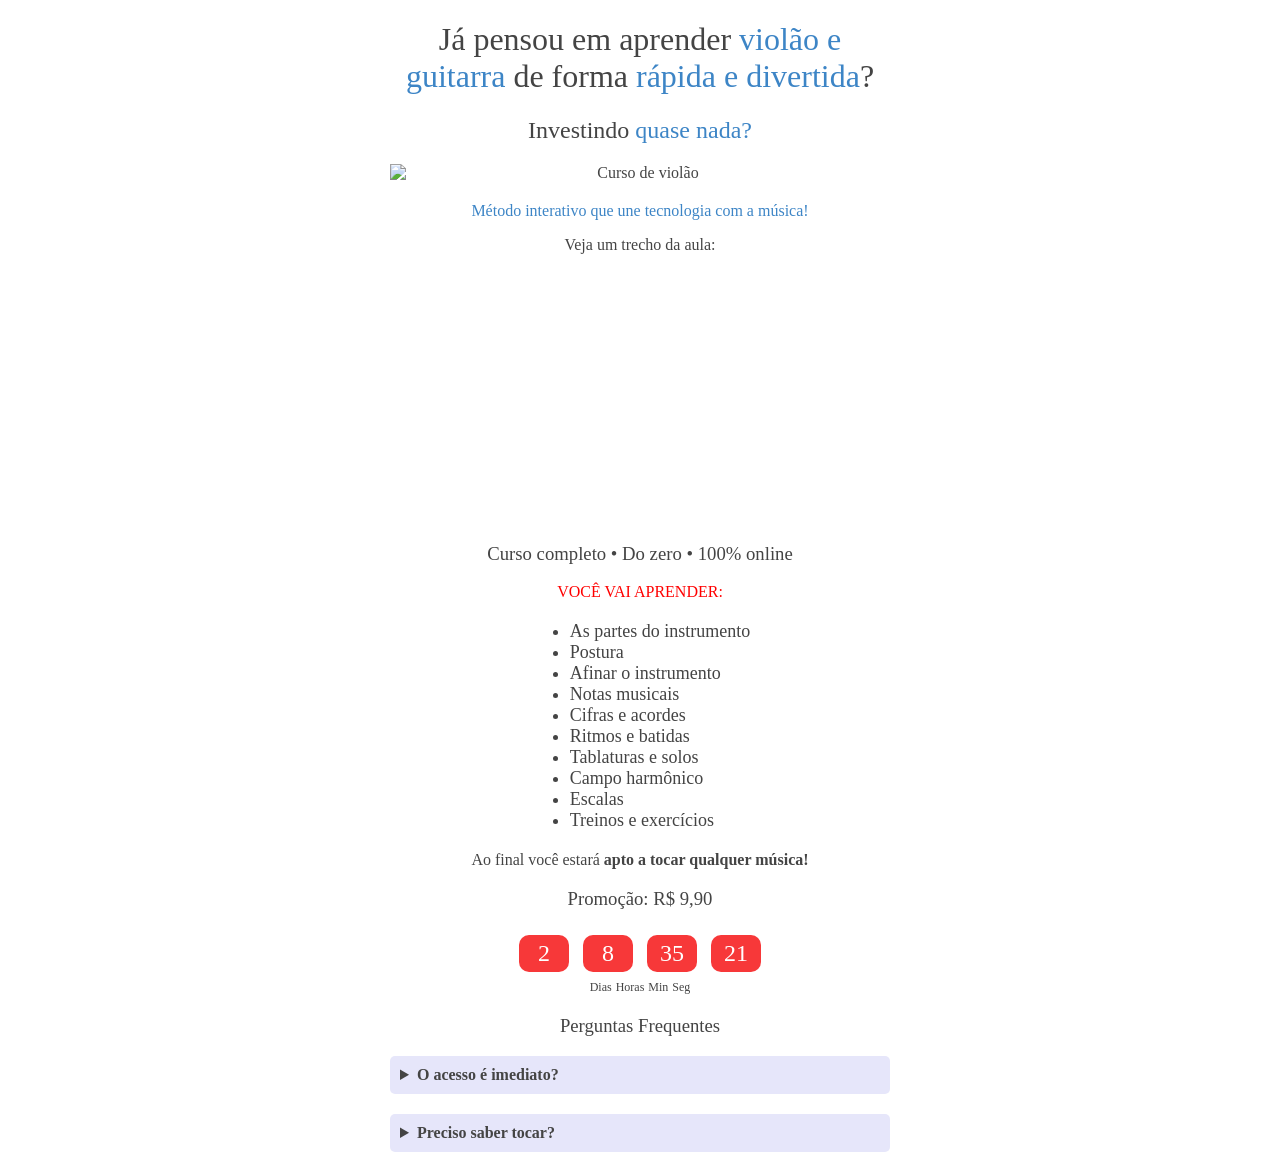
==== landing-page/Venda-de-curso-de-violao/index.html @ c179eeb3 "index.html" ====
<!DOCTYPE html>
<html lang="pt-br">
<head>
  <title>Curso de Violão Completo do Zero ao Avançado | Aprenda Rápido</title>
  <meta charset="utf-8">
  <meta name="description" content="Aprenda violão do zero ao avançado com aulas práticas, passo a passo.">
  <meta name="viewport" content="width=device-width, initial-scale=1.0">

  <style>
    body {
      max-width: 500px;
      margin: 0 auto;
      text-align: center;
      font-family: lora;
      color: #444;
    }

    .textAzul { color: #3d85c6; }
    .textVermelho { color: red; }

    h1, h2, h3 {
      font-weight: normal;
    }

    img {
      display: block;
      margin: 20px auto;
      max-width: 100%;
    }

    .lista {
      width: fit-content;
      margin: 20px auto;
      text-align: left;
      font-size: 18px;
    }

    /* Contagem */
    .contagem {
      width: fit-content;
      margin: 20px auto;
      text-align: center;
    }

    .numero {
      min-width: 40px;
      background-color: #f73839;
      color: #fff;
      font-size: 24px;
      margin: 5px;
      border-radius: 10px;
      padding: 5px;
      display: inline-block;
    }

    .legenda {
      font-size: 12px;
    }

    /* FAQ */
    summary {
      font-size: 16px;
      font-weight: 600;
      background-color: #E6E6FA;
      padding: 10px;
      margin: 10px 0;
      border-radius: 5px;
      cursor: pointer;
      text-align: left;
    }
  </style>
</head>

<body>

<h1>
  Já pensou em aprender
  <span class="textAzul">violão e guitarra</span>
  de forma <span class="textAzul">rápida e divertida</span>?
</h1>

<h2>
  Investindo <span class="textAzul">quase nada?</span>
</h2>

<img src="Landing pages_files/o-maior-e-mais-barato-curso-de-violao-da-internet.webp" alt="Curso de violão">

<p class="textAzul">
  Método interativo que une tecnologia com a música!
</p>

<p>Veja um trecho da aula:</p>

<iframe width="100%" height="250"
src="https://www.youtube.com/embed/-I0Rpfmafk0"
frameborder="0" allowfullscreen></iframe>

<h3>
  Curso completo • Do zero • 100% online
</h3>

<p class="textVermelho">VOCÊ VAI APRENDER:</p>

<ul class="lista">
  <li>As partes do instrumento</li>
  <li>Postura</li>
  <li>Afinar o instrumento</li>
  <li>Notas musicais</li>
  <li>Cifras e acordes</li>
  <li>Ritmos e batidas</li>
  <li>Tablaturas e solos</li>
  <li>Campo harmônico</li>
  <li>Escalas</li>
  <li>Treinos e exercícios</li>
</ul>

<p>
  Ao final você estará <b>apto a tocar qualquer música!</b>
</p>

<h3>Promoção: R$ 9,90</h3>

<div class="contagem">
  <div>
    <span class="numero" id="dia"></span>
    <span class="numero" id="hora"></span>
    <span class="numero" id="minuto"></span>
    <span class="numero" id="segundo"></span>
  </div>
  <div>
    <span class="legenda">Dias</span>
    <span class="legenda">Horas</span>
    <span class="legenda">Min</span>
    <span class="legenda">Seg</span>
  </div>
</div>

<h3>Perguntas Frequentes</h3>

<details>
  <summary>O acesso é imediato?</summary>
  <p>Sim, enviado no seu email após compra.</p>
</details>

<details>
  <summary>Preciso saber tocar?</summary>
  <p>Não, o curso começa do zero.</p>
</details>

<script>
const DAYS = 24 * 3600 * 1000;

const countdown = {
  timestamp: new Date("April 18, 2026 10:25:00").getTime(),
  interval: 3 * DAYS
};

setInterval(() => {
  const now = new Date().getTime();

  while (countdown.timestamp < now) {
    countdown.timestamp += countdown.interval;
  }

  const diff = countdown.timestamp - now;

  const days = Math.floor(diff / (1000 * 60 * 60 * 24));
  const hours = Math.floor((diff / (1000 * 60 * 60)) % 24);
  const mins = Math.floor((diff / (1000 * 60)) % 60);
  const secs = Math.floor((diff / 1000) % 60);

  document.getElementById('dia').innerHTML = days;
  document.getElementById('hora').innerHTML = hours;
  document.getElementById('minuto').innerHTML = mins;
  document.getElementById('segundo').innerHTML = secs;

}, 1000);
</script>

</body>
</html>
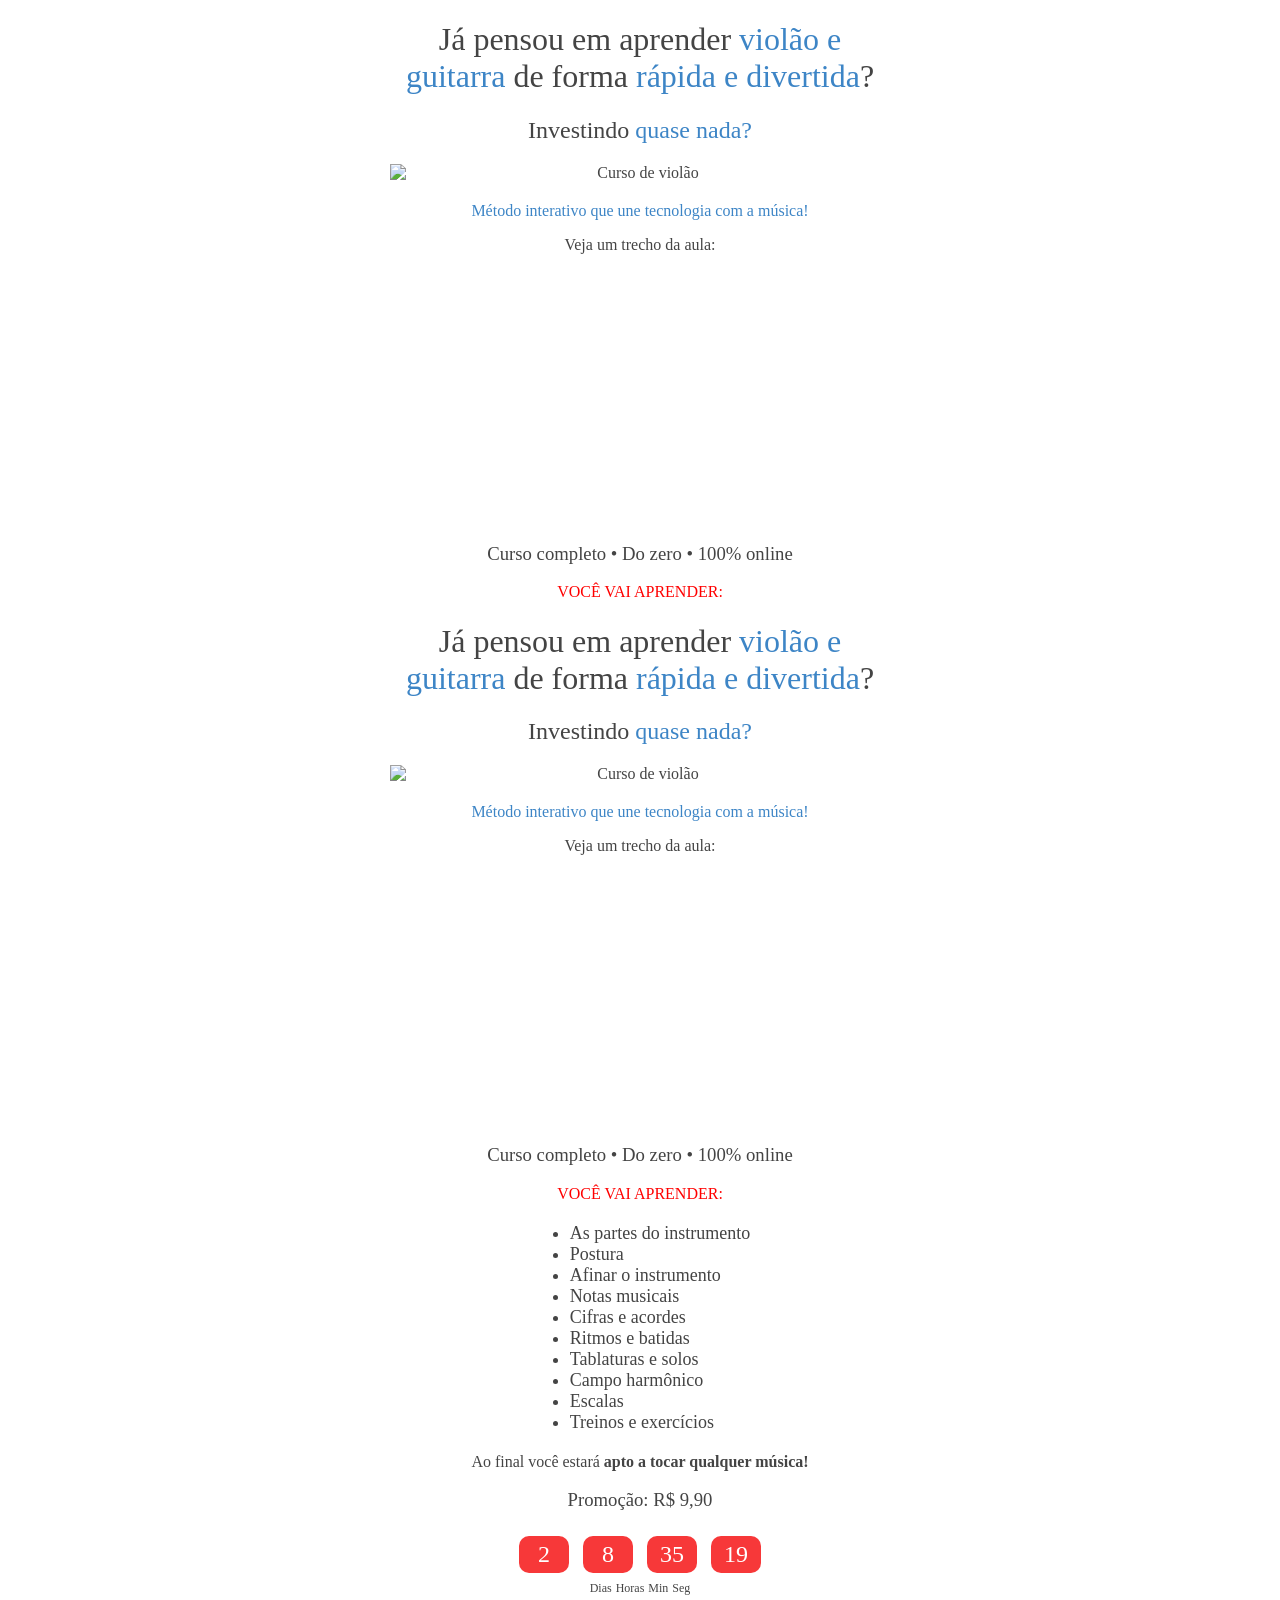
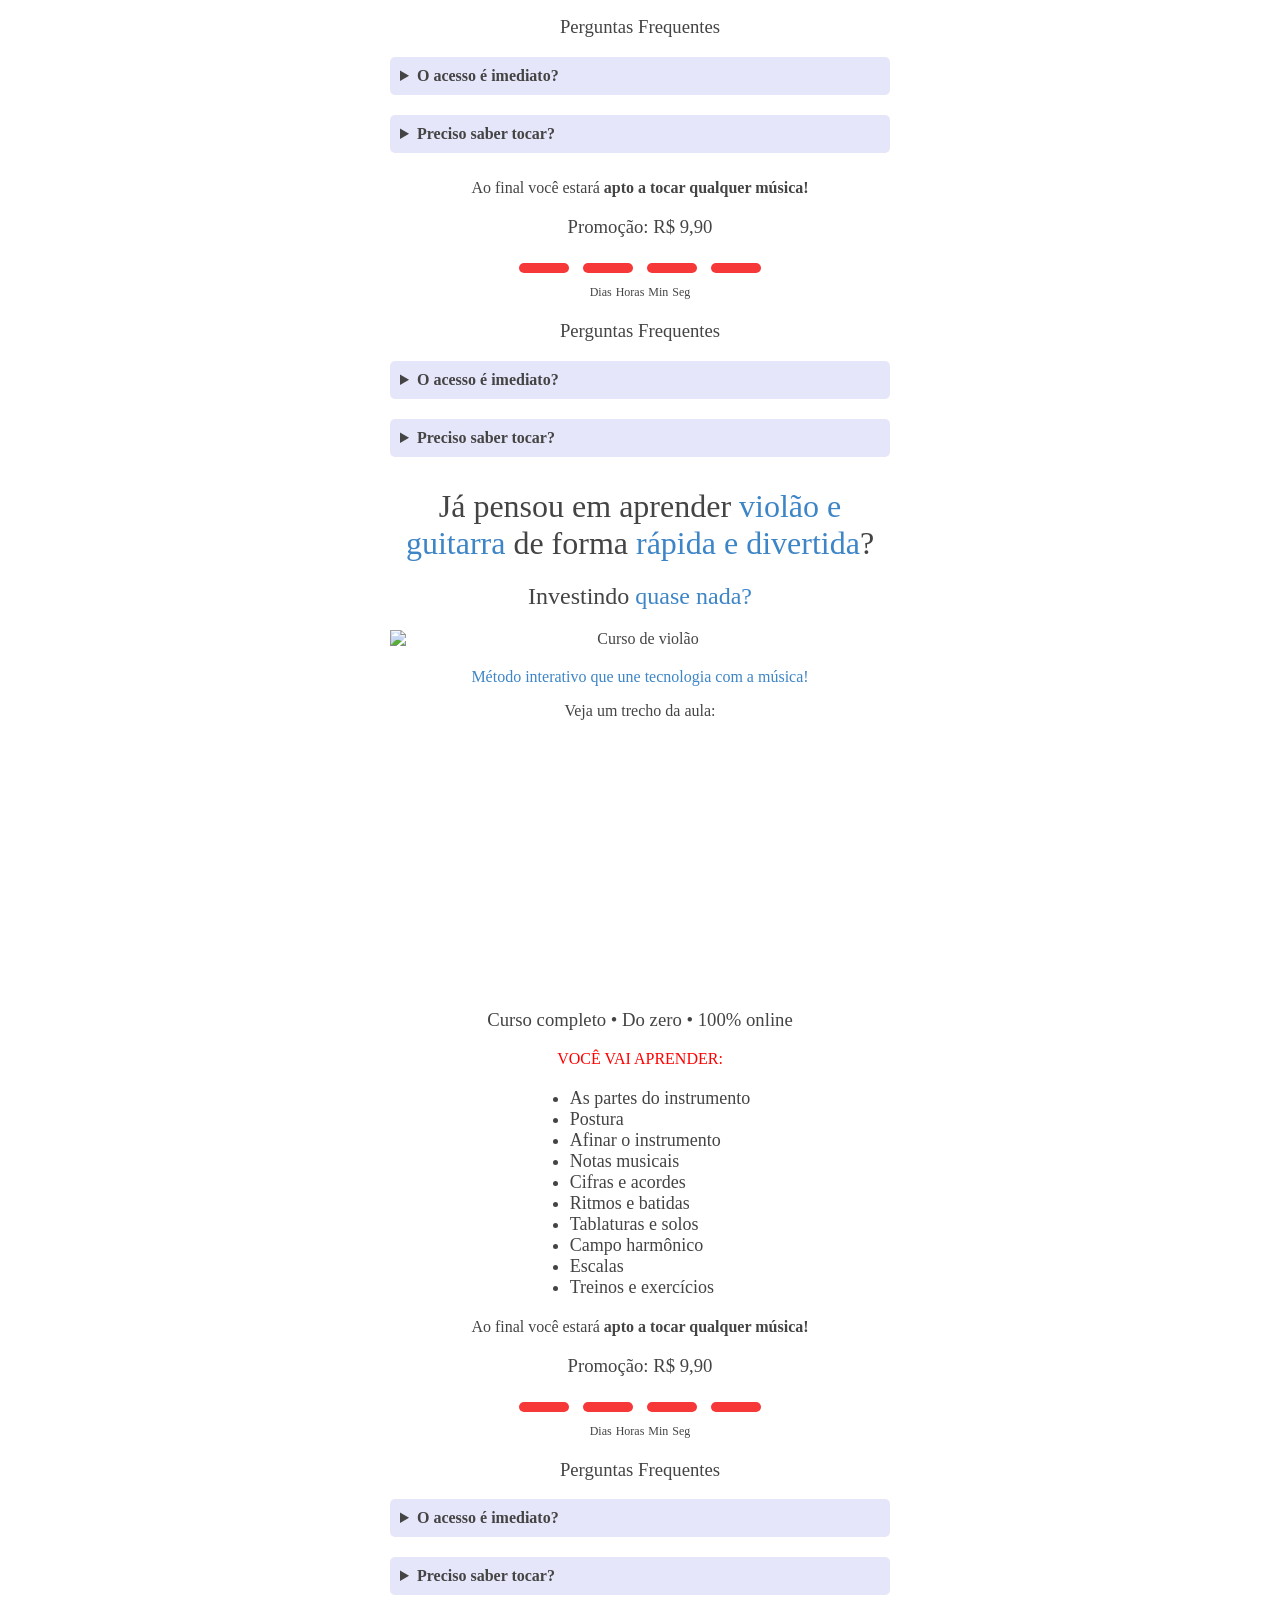
==== commit 69989c6a: "index.html" ====
--- a/landing-page/Venda-de-curso-de-violao/index.html
+++ b/landing-page/Venda-de-curso-de-violao/index.html
@@ -1,3 +1,115 @@
+<!DOCTYPE html>
+<html lang="pt-br">
+<head>
+  <title>Curso de Violão Completo do Zero ao Avançado | Aprenda Rápido</title>
+  <meta charset="utf-8">
+  <meta name="description" content="Aprenda violão do zero ao avançado com aulas práticas, passo a passo.">
+  <meta name="viewport" content="width=device-width, initial-scale=1.0">
+
+  <style>
+    <!DOCTYPE html>
+<html lang="pt-br">
+<head>
+  <title>Curso de Violão Completo do Zero ao Avançado | Aprenda Rápido</title>
+  <meta charset="utf-8">
+  <meta name="description" content="Aprenda violão do zero ao avançado com aulas práticas, passo a passo.">
+  <meta name="viewport" content="width=device-width, initial-scale=1.0">
+
+  <style>
+    body {
+      max-width: 500px;
+      margin: 0 auto;
+      text-align: center;
+      font-family: lora;
+      color: #444;
+    }
+
+    .textAzul { color: #3d85c6; }
+    .textVermelho { color: red; }
+
+    h1, h2, h3 {
+      font-weight: normal;
+    }
+
+    img {
+      display: block;
+      margin: 20px auto;
+      max-width: 100%;
+    }
+
+    .lista {
+      width: fit-content;
+      margin: 20px auto;
+      text-align: left;
+      font-size: 18px;
+    }
+
+    /* Contagem */
+    .contagem {
+      width: fit-content;
+      margin: 20px auto;
+      text-align: center;
+    }
+
+    .numero {
+      min-width: 40px;
+      background-color: #f73839;
+      color: #fff;
+      font-size: 24px;
+      margin: 5px;
+      border-radius: 10px;
+      padding: 5px;
+      display: inline-block;
+    }
+
+    .legenda {
+      font-size: 12px;
+    }
+
+    /* FAQ */
+    summary {
+      font-size: 16px;
+      font-weight: 600;
+      background-color: #E6E6FA;
+      padding: 10px;
+      margin: 10px 0;
+      border-radius: 5px;
+      cursor: pointer;
+      text-align: left;
+    }
+  </style>
+</head>
+
+<body>
+
+<h1>
+  Já pensou em aprender
+  <span class="textAzul">violão e guitarra</span>
+  de forma <span class="textAzul">rápida e divertida</span>?
+</h1>
+
+<h2>
+  Investindo <span class="textAzul">quase nada?</span>
+</h2>
+
+<img src="Landing pages_files/o-maior-e-mais-barato-curso-de-violao-da-internet.webp" alt="Curso de violão">
+
+<p class="textAzul">
+  Método interativo que une tecnologia com a música!
+</p>
+
+<p>Veja um trecho da aula:</p>
+
+<iframe width="100%" height="250"
+src="https://www.youtube.com/embed/-I0Rpfmafk0"
+frameborder="0" allowfullscreen></iframe>
+
+<h3>
+  Curso completo • Do zero • 100% online
+</h3>
+
+<p class="textVermelho">VOCÊ VAI APRENDER:</p>
+
 <!DOCTYPE html>
 <html lang="pt-br">
 <head>
@@ -179,3 +291,179 @@
 
 </body>
 </html>
+
+<p>
+  Ao final você estará <b>apto a tocar qualquer música!</b>
+</p>
+
+<h3>Promoção: R$ 9,90</h3>
+
+<div class="contagem">
+  <div>
+    <span class="numero" id="dia"></span>
+    <span class="numero" id="hora"></span>
+    <span class="numero" id="minuto"></span>
+    <span class="numero" id="segundo"></span>
+  </div>
+  <div>
+    <span class="legenda">Dias</span>
+    <span class="legenda">Horas</span>
+    <span class="legenda">Min</span>
+    <span class="legenda">Seg</span>
+  </div>
+</div>
+
+<h3>Perguntas Frequentes</h3>
+
+<details>
+  <summary>O acesso é imediato?</summary>
+  <p>Sim, enviado no seu email após compra.</p>
+</details>
+
+<details>
+  <summary>Preciso saber tocar?</summary>
+  <p>Não, o curso começa do zero.</p>
+</details>
+
+<script>
+const DAYS = 24 * 3600 * 1000;
+
+const countdown = {
+  timestamp: new Date("April 18, 2026 10:25:00").getTime(),
+  interval: 3 * DAYS
+};
+
+setInterval(() => {
+  const now = new Date().getTime();
+
+  while (countdown.timestamp < now) {
+    countdown.timestamp += countdown.interval;
+  }
+
+  const diff = countdown.timestamp - now;
+
+  const days = Math.floor(diff / (1000 * 60 * 60 * 24));
+  const hours = Math.floor((diff / (1000 * 60 * 60)) % 24);
+  const mins = Math.floor((diff / (1000 * 60)) % 60);
+  const secs = Math.floor((diff / 1000) % 60);
+
+  document.getElementById('dia').innerHTML = days;
+  document.getElementById('hora').innerHTML = hours;
+  document.getElementById('minuto').innerHTML = mins;
+  document.getElementById('segundo').innerHTML = secs;
+
+}, 1000);
+</script>
+
+</body>
+</html>
+</head>
+
+<body>
+
+<h1>
+  Já pensou em aprender
+  <span class="textAzul">violão e guitarra</span>
+  de forma <span class="textAzul">rápida e divertida</span>?
+</h1>
+
+<h2>
+  Investindo <span class="textAzul">quase nada?</span>
+</h2>
+
+<img src="Landing pages_files/o-maior-e-mais-barato-curso-de-violao-da-internet.webp" alt="Curso de violão">
+
+<p class="textAzul">
+  Método interativo que une tecnologia com a música!
+</p>
+
+<p>Veja um trecho da aula:</p>
+
+<iframe width="100%" height="250"
+src="https://www.youtube.com/embed/-I0Rpfmafk0"
+frameborder="0" allowfullscreen></iframe>
+
+<h3>
+  Curso completo • Do zero • 100% online
+</h3>
+
+<p class="textVermelho">VOCÊ VAI APRENDER:</p>
+
+<ul class="lista">
+  <li>As partes do instrumento</li>
+  <li>Postura</li>
+  <li>Afinar o instrumento</li>
+  <li>Notas musicais</li>
+  <li>Cifras e acordes</li>
+  <li>Ritmos e batidas</li>
+  <li>Tablaturas e solos</li>
+  <li>Campo harmônico</li>
+  <li>Escalas</li>
+  <li>Treinos e exercícios</li>
+</ul>
+
+<p>
+  Ao final você estará <b>apto a tocar qualquer música!</b>
+</p>
+
+<h3>Promoção: R$ 9,90</h3>
+
+<div class="contagem">
+  <div>
+    <span class="numero" id="dia"></span>
+    <span class="numero" id="hora"></span>
+    <span class="numero" id="minuto"></span>
+    <span class="numero" id="segundo"></span>
+  </div>
+  <div>
+    <span class="legenda">Dias</span>
+    <span class="legenda">Horas</span>
+    <span class="legenda">Min</span>
+    <span class="legenda">Seg</span>
+  </div>
+</div>
+
+<h3>Perguntas Frequentes</h3>
+
+<details>
+  <summary>O acesso é imediato?</summary>
+  <p>Sim, enviado no seu email após compra.</p>
+</details>
+
+<details>
+  <summary>Preciso saber tocar?</summary>
+  <p>Não, o curso começa do zero.</p>
+</details>
+
+<script>
+const DAYS = 24 * 3600 * 1000;
+
+const countdown = {
+  timestamp: new Date("April 18, 2026 10:25:00").getTime(),
+  interval: 3 * DAYS
+};
+
+setInterval(() => {
+  const now = new Date().getTime();
+
+  while (countdown.timestamp < now) {
+    countdown.timestamp += countdown.interval;
+  }
+
+  const diff = countdown.timestamp - now;
+
+  const days = Math.floor(diff / (1000 * 60 * 60 * 24));
+  const hours = Math.floor((diff / (1000 * 60 * 60)) % 24);
+  const mins = Math.floor((diff / (1000 * 60)) % 60);
+  const secs = Math.floor((diff / 1000) % 60);
+
+  document.getElementById('dia').innerHTML = days;
+  document.getElementById('hora').innerHTML = hours;
+  document.getElementById('minuto').innerHTML = mins;
+  document.getElementById('segundo').innerHTML = secs;
+
+}, 1000);
+</script>
+
+</body>
+</html>
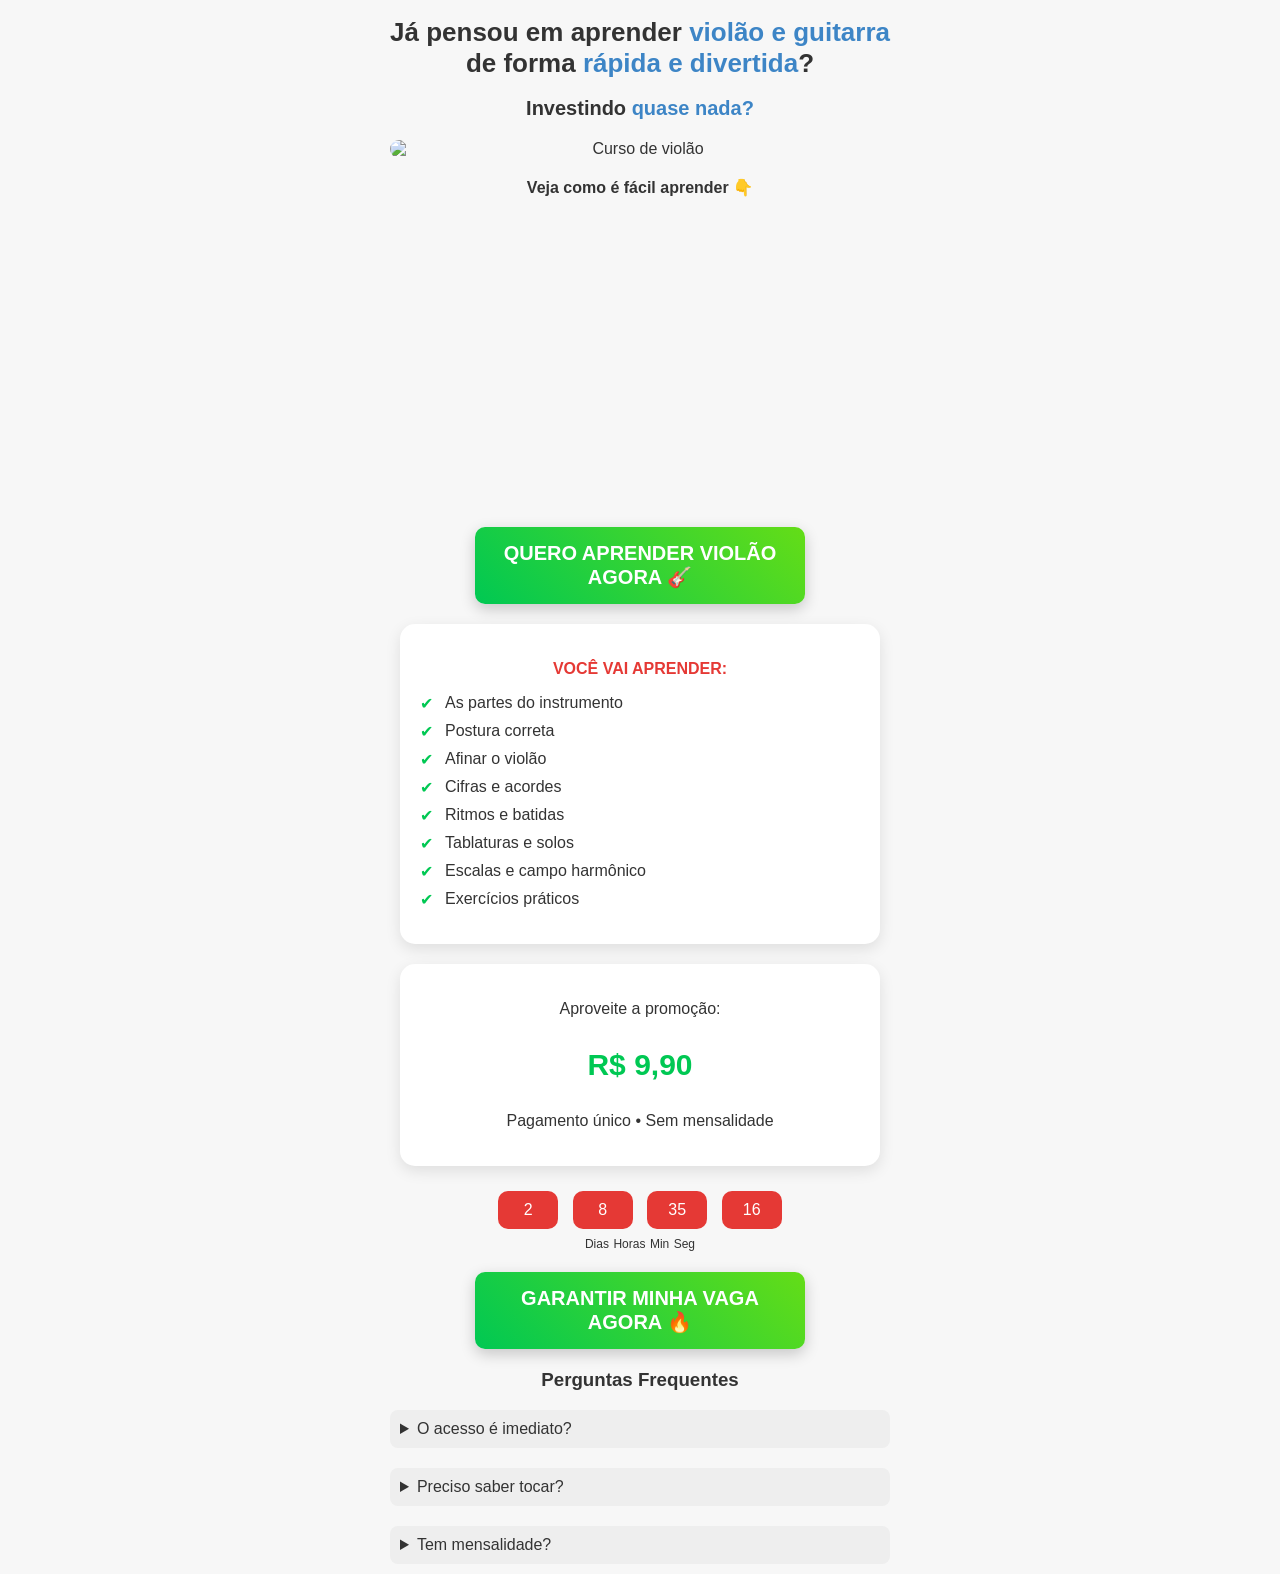
==== commit a5fa436b: "index.html" ====
--- a/landing-page/Venda-de-curso-de-violao/index.html
+++ b/landing-page/Venda-de-curso-de-violao/index.html
@@ -1,18 +1,9 @@
 <!DOCTYPE html>
 <html lang="pt-br">
 <head>
-  <title>Curso de Violão Completo do Zero ao Avançado | Aprenda Rápido</title>
+  <title>Curso de Violão do Zero ao Avançado | Aprenda Rápido</title>
   <meta charset="utf-8">
-  <meta name="description" content="Aprenda violão do zero ao avançado com aulas práticas, passo a passo.">
-  <meta name="viewport" content="width=device-width, initial-scale=1.0">
-
-  <style>
-    <!DOCTYPE html>
-<html lang="pt-br">
-<head>
-  <title>Curso de Violão Completo do Zero ao Avançado | Aprenda Rápido</title>
-  <meta charset="utf-8">
-  <meta name="description" content="Aprenda violão do zero ao avançado com aulas práticas, passo a passo.">
+  <meta name="description" content="Aprenda violão do zero ao avançado com aulas práticas e simples.">
   <meta name="viewport" content="width=device-width, initial-scale=1.0">
 
   <style>
@@ -20,60 +11,101 @@
       max-width: 500px;
       margin: 0 auto;
       text-align: center;
-      font-family: lora;
-      color: #444;
-    }
-
-    .textAzul { color: #3d85c6; }
-    .textVermelho { color: red; }
-
-    h1, h2, h3 {
-      font-weight: normal;
-    }
+      font-family: Arial, sans-serif;
+      background-color: #f7f7f7;
+      color: #333;
+    }
+
+    h1 { font-size: 26px; }
+    h2 { font-size: 20px; }
+
+    .textAzul { color: #3d85c6; font-weight: bold; }
+    .textVermelho { color: #e53935; font-weight: bold; }
 
     img {
       display: block;
       margin: 20px auto;
       max-width: 100%;
+      border-radius: 10px;
+    }
+
+    iframe {
+      width: 100%;
+      border-radius: 10px;
+      margin: 20px 0;
+    }
+
+    .botao {
+      display: block;
+      background: linear-gradient(45deg, #00c853, #64dd17);
+      color: white;
+      font-size: 20px;
+      padding: 15px;
+      margin: 20px auto;
+      width: 90%;
+      max-width: 300px;
+      border-radius: 10px;
+      text-decoration: none;
+      font-weight: bold;
+      box-shadow: 0 5px 15px rgba(0,0,0,0.2);
+    }
+
+    .card {
+      background: white;
+      padding: 20px;
+      margin: 20px 10px;
+      border-radius: 15px;
+      box-shadow: 0 5px 15px rgba(0,0,0,0.1);
     }
 
     .lista {
-      width: fit-content;
-      margin: 20px auto;
+      list-style: none;
+      padding: 0;
       text-align: left;
-      font-size: 18px;
-    }
-
-    /* Contagem */
+    }
+
+    .lista li {
+      margin: 10px 0;
+      padding-left: 25px;
+      position: relative;
+    }
+
+    .lista li::before {
+      content: "✔";
+      color: #00c853;
+      position: absolute;
+      left: 0;
+    }
+
+    .preco {
+      font-size: 30px;
+      color: #00c853;
+      font-weight: bold;
+    }
+
     .contagem {
-      width: fit-content;
-      margin: 20px auto;
-      text-align: center;
+      margin: 20px 0;
     }
 
     .numero {
+      display: inline-block;
+      background: #e53935;
+      color: white;
+      padding: 10px;
+      margin: 5px;
+      border-radius: 10px;
       min-width: 40px;
-      background-color: #f73839;
-      color: #fff;
-      font-size: 24px;
-      margin: 5px;
-      border-radius: 10px;
-      padding: 5px;
-      display: inline-block;
     }
 
     .legenda {
       font-size: 12px;
     }
 
-    /* FAQ */
     summary {
-      font-size: 16px;
-      font-weight: 600;
-      background-color: #E6E6FA;
+      background: #eee;
       padding: 10px;
+      border-radius: 8px;
       margin: 10px 0;
-      border-radius: 5px;
       cursor: pointer;
       text-align: left;
     }
@@ -83,8 +115,7 @@
 <body>
 
 <h1>
-  Já pensou em aprender
-  <span class="textAzul">violão e guitarra</span>
+  Já pensou em aprender <span class="textAzul">violão e guitarra</span>
   de forma <span class="textAzul">rápida e divertida</span>?
 </h1>
 
@@ -94,143 +125,36 @@
 
 <img src="Landing pages_files/o-maior-e-mais-barato-curso-de-violao-da-internet.webp" alt="Curso de violão">
 
-<p class="textAzul">
-  Método interativo que une tecnologia com a música!
-</p>
-
-<p>Veja um trecho da aula:</p>
-
-<iframe width="100%" height="250"
+<p><b>Veja como é fácil aprender 👇</b></p>
+
+<iframe height="250"
 src="https://www.youtube.com/embed/-I0Rpfmafk0"
 frameborder="0" allowfullscreen></iframe>
 
-<h3>
-  Curso completo • Do zero • 100% online
-</h3>
-
-<p class="textVermelho">VOCÊ VAI APRENDER:</p>
-
-<!DOCTYPE html>
-<html lang="pt-br">
-<head>
-  <title>Curso de Violão Completo do Zero ao Avançado | Aprenda Rápido</title>
-  <meta charset="utf-8">
-  <meta name="description" content="Aprenda violão do zero ao avançado com aulas práticas, passo a passo.">
-  <meta name="viewport" content="width=device-width, initial-scale=1.0">
-
-  <style>
-    body {
-      max-width: 500px;
-      margin: 0 auto;
-      text-align: center;
-      font-family: lora;
-      color: #444;
-    }
-
-    .textAzul { color: #3d85c6; }
-    .textVermelho { color: red; }
-
-    h1, h2, h3 {
-      font-weight: normal;
-    }
-
-    img {
-      display: block;
-      margin: 20px auto;
-      max-width: 100%;
-    }
-
-    .lista {
-      width: fit-content;
-      margin: 20px auto;
-      text-align: left;
-      font-size: 18px;
-    }
-
-    /* Contagem */
-    .contagem {
-      width: fit-content;
-      margin: 20px auto;
-      text-align: center;
-    }
-
-    .numero {
-      min-width: 40px;
-      background-color: #f73839;
-      color: #fff;
-      font-size: 24px;
-      margin: 5px;
-      border-radius: 10px;
-      padding: 5px;
-      display: inline-block;
-    }
-
-    .legenda {
-      font-size: 12px;
-    }
-
-    /* FAQ */
-    summary {
-      font-size: 16px;
-      font-weight: 600;
-      background-color: #E6E6FA;
-      padding: 10px;
-      margin: 10px 0;
-      border-radius: 5px;
-      cursor: pointer;
-      text-align: left;
-    }
-  </style>
-</head>
-
-<body>
-
-<h1>
-  Já pensou em aprender
-  <span class="textAzul">violão e guitarra</span>
-  de forma <span class="textAzul">rápida e divertida</span>?
-</h1>
-
-<h2>
-  Investindo <span class="textAzul">quase nada?</span>
-</h2>
-
-<img src="Landing pages_files/o-maior-e-mais-barato-curso-de-violao-da-internet.webp" alt="Curso de violão">
-
-<p class="textAzul">
-  Método interativo que une tecnologia com a música!
-</p>
-
-<p>Veja um trecho da aula:</p>
-
-<iframe width="100%" height="250"
-src="https://www.youtube.com/embed/-I0Rpfmafk0"
-frameborder="0" allowfullscreen></iframe>
-
-<h3>
-  Curso completo • Do zero • 100% online
-</h3>
-
-<p class="textVermelho">VOCÊ VAI APRENDER:</p>
-
-<ul class="lista">
-  <li>As partes do instrumento</li>
-  <li>Postura</li>
-  <li>Afinar o instrumento</li>
-  <li>Notas musicais</li>
-  <li>Cifras e acordes</li>
-  <li>Ritmos e batidas</li>
-  <li>Tablaturas e solos</li>
-  <li>Campo harmônico</li>
-  <li>Escalas</li>
-  <li>Treinos e exercícios</li>
-</ul>
-
-<p>
-  Ao final você estará <b>apto a tocar qualquer música!</b>
-</p>
-
-<h3>Promoção: R$ 9,90</h3>
+<a href="https://pay.hotmart.com/I59354146T" class="botao">
+  QUERO APRENDER VIOLÃO AGORA 🎸
+</a>
+
+<div class="card">
+  <p class="textVermelho">VOCÊ VAI APRENDER:</p>
+
+  <ul class="lista">
+    <li>As partes do instrumento</li>
+    <li>Postura correta</li>
+    <li>Afinar o violão</li>
+    <li>Cifras e acordes</li>
+    <li>Ritmos e batidas</li>
+    <li>Tablaturas e solos</li>
+    <li>Escalas e campo harmônico</li>
+    <li>Exercícios práticos</li>
+  </ul>
+</div>
+
+<div class="card">
+  <p>Aproveite a promoção:</p>
+  <p class="preco">R$ 9,90</p>
+  <p>Pagamento único • Sem mensalidade</p>
+</div>
 
 <div class="contagem">
   <div>
@@ -247,11 +171,15 @@
   </div>
 </div>
 
+<a href="https://pay.hotmart.com/I59354146T" class="botao">
+  GARANTIR MINHA VAGA AGORA 🔥
+</a>
+
 <h3>Perguntas Frequentes</h3>
 
 <details>
   <summary>O acesso é imediato?</summary>
-  <p>Sim, enviado no seu email após compra.</p>
+  <p>Sim, você recebe no seu email após a compra.</p>
 </details>
 
 <details>
@@ -259,6 +187,11 @@
   <p>Não, o curso começa do zero.</p>
 </details>
 
+<details>
+  <summary>Tem mensalidade?</summary>
+  <p>Não, pagamento único.</p>
+</details>
+
 <script>
 const DAYS = 24 * 3600 * 1000;
 
@@ -291,179 +224,3 @@
 
 </body>
 </html>
-
-<p>
-  Ao final você estará <b>apto a tocar qualquer música!</b>
-</p>
-
-<h3>Promoção: R$ 9,90</h3>
-
-<div class="contagem">
-  <div>
-    <span class="numero" id="dia"></span>
-    <span class="numero" id="hora"></span>
-    <span class="numero" id="minuto"></span>
-    <span class="numero" id="segundo"></span>
-  </div>
-  <div>
-    <span class="legenda">Dias</span>
-    <span class="legenda">Horas</span>
-    <span class="legenda">Min</span>
-    <span class="legenda">Seg</span>
-  </div>
-</div>
-
-<h3>Perguntas Frequentes</h3>
-
-<details>
-  <summary>O acesso é imediato?</summary>
-  <p>Sim, enviado no seu email após compra.</p>
-</details>
-
-<details>
-  <summary>Preciso saber tocar?</summary>
-  <p>Não, o curso começa do zero.</p>
-</details>
-
-<script>
-const DAYS = 24 * 3600 * 1000;
-
-const countdown = {
-  timestamp: new Date("April 18, 2026 10:25:00").getTime(),
-  interval: 3 * DAYS
-};
-
-setInterval(() => {
-  const now = new Date().getTime();
-
-  while (countdown.timestamp < now) {
-    countdown.timestamp += countdown.interval;
-  }
-
-  const diff = countdown.timestamp - now;
-
-  const days = Math.floor(diff / (1000 * 60 * 60 * 24));
-  const hours = Math.floor((diff / (1000 * 60 * 60)) % 24);
-  const mins = Math.floor((diff / (1000 * 60)) % 60);
-  const secs = Math.floor((diff / 1000) % 60);
-
-  document.getElementById('dia').innerHTML = days;
-  document.getElementById('hora').innerHTML = hours;
-  document.getElementById('minuto').innerHTML = mins;
-  document.getElementById('segundo').innerHTML = secs;
-
-}, 1000);
-</script>
-
-</body>
-</html>
-</head>
-
-<body>
-
-<h1>
-  Já pensou em aprender
-  <span class="textAzul">violão e guitarra</span>
-  de forma <span class="textAzul">rápida e divertida</span>?
-</h1>
-
-<h2>
-  Investindo <span class="textAzul">quase nada?</span>
-</h2>
-
-<img src="Landing pages_files/o-maior-e-mais-barato-curso-de-violao-da-internet.webp" alt="Curso de violão">
-
-<p class="textAzul">
-  Método interativo que une tecnologia com a música!
-</p>
-
-<p>Veja um trecho da aula:</p>
-
-<iframe width="100%" height="250"
-src="https://www.youtube.com/embed/-I0Rpfmafk0"
-frameborder="0" allowfullscreen></iframe>
-
-<h3>
-  Curso completo • Do zero • 100% online
-</h3>
-
-<p class="textVermelho">VOCÊ VAI APRENDER:</p>
-
-<ul class="lista">
-  <li>As partes do instrumento</li>
-  <li>Postura</li>
-  <li>Afinar o instrumento</li>
-  <li>Notas musicais</li>
-  <li>Cifras e acordes</li>
-  <li>Ritmos e batidas</li>
-  <li>Tablaturas e solos</li>
-  <li>Campo harmônico</li>
-  <li>Escalas</li>
-  <li>Treinos e exercícios</li>
-</ul>
-
-<p>
-  Ao final você estará <b>apto a tocar qualquer música!</b>
-</p>
-
-<h3>Promoção: R$ 9,90</h3>
-
-<div class="contagem">
-  <div>
-    <span class="numero" id="dia"></span>
-    <span class="numero" id="hora"></span>
-    <span class="numero" id="minuto"></span>
-    <span class="numero" id="segundo"></span>
-  </div>
-  <div>
-    <span class="legenda">Dias</span>
-    <span class="legenda">Horas</span>
-    <span class="legenda">Min</span>
-    <span class="legenda">Seg</span>
-  </div>
-</div>
-
-<h3>Perguntas Frequentes</h3>
-
-<details>
-  <summary>O acesso é imediato?</summary>
-  <p>Sim, enviado no seu email após compra.</p>
-</details>
-
-<details>
-  <summary>Preciso saber tocar?</summary>
-  <p>Não, o curso começa do zero.</p>
-</details>
-
-<script>
-const DAYS = 24 * 3600 * 1000;
-
-const countdown = {
-  timestamp: new Date("April 18, 2026 10:25:00").getTime(),
-  interval: 3 * DAYS
-};
-
-setInterval(() => {
-  const now = new Date().getTime();
-
-  while (countdown.timestamp < now) {
-    countdown.timestamp += countdown.interval;
-  }
-
-  const diff = countdown.timestamp - now;
-
-  const days = Math.floor(diff / (1000 * 60 * 60 * 24));
-  const hours = Math.floor((diff / (1000 * 60 * 60)) % 24);
-  const mins = Math.floor((diff / (1000 * 60)) % 60);
-  const secs = Math.floor((diff / 1000) % 60);
-
-  document.getElementById('dia').innerHTML = days;
-  document.getElementById('hora').innerHTML = hours;
-  document.getElementById('minuto').innerHTML = mins;
-  document.getElementById('segundo').innerHTML = secs;
-
-}, 1000);
-</script>
-
-</body>
-</html>
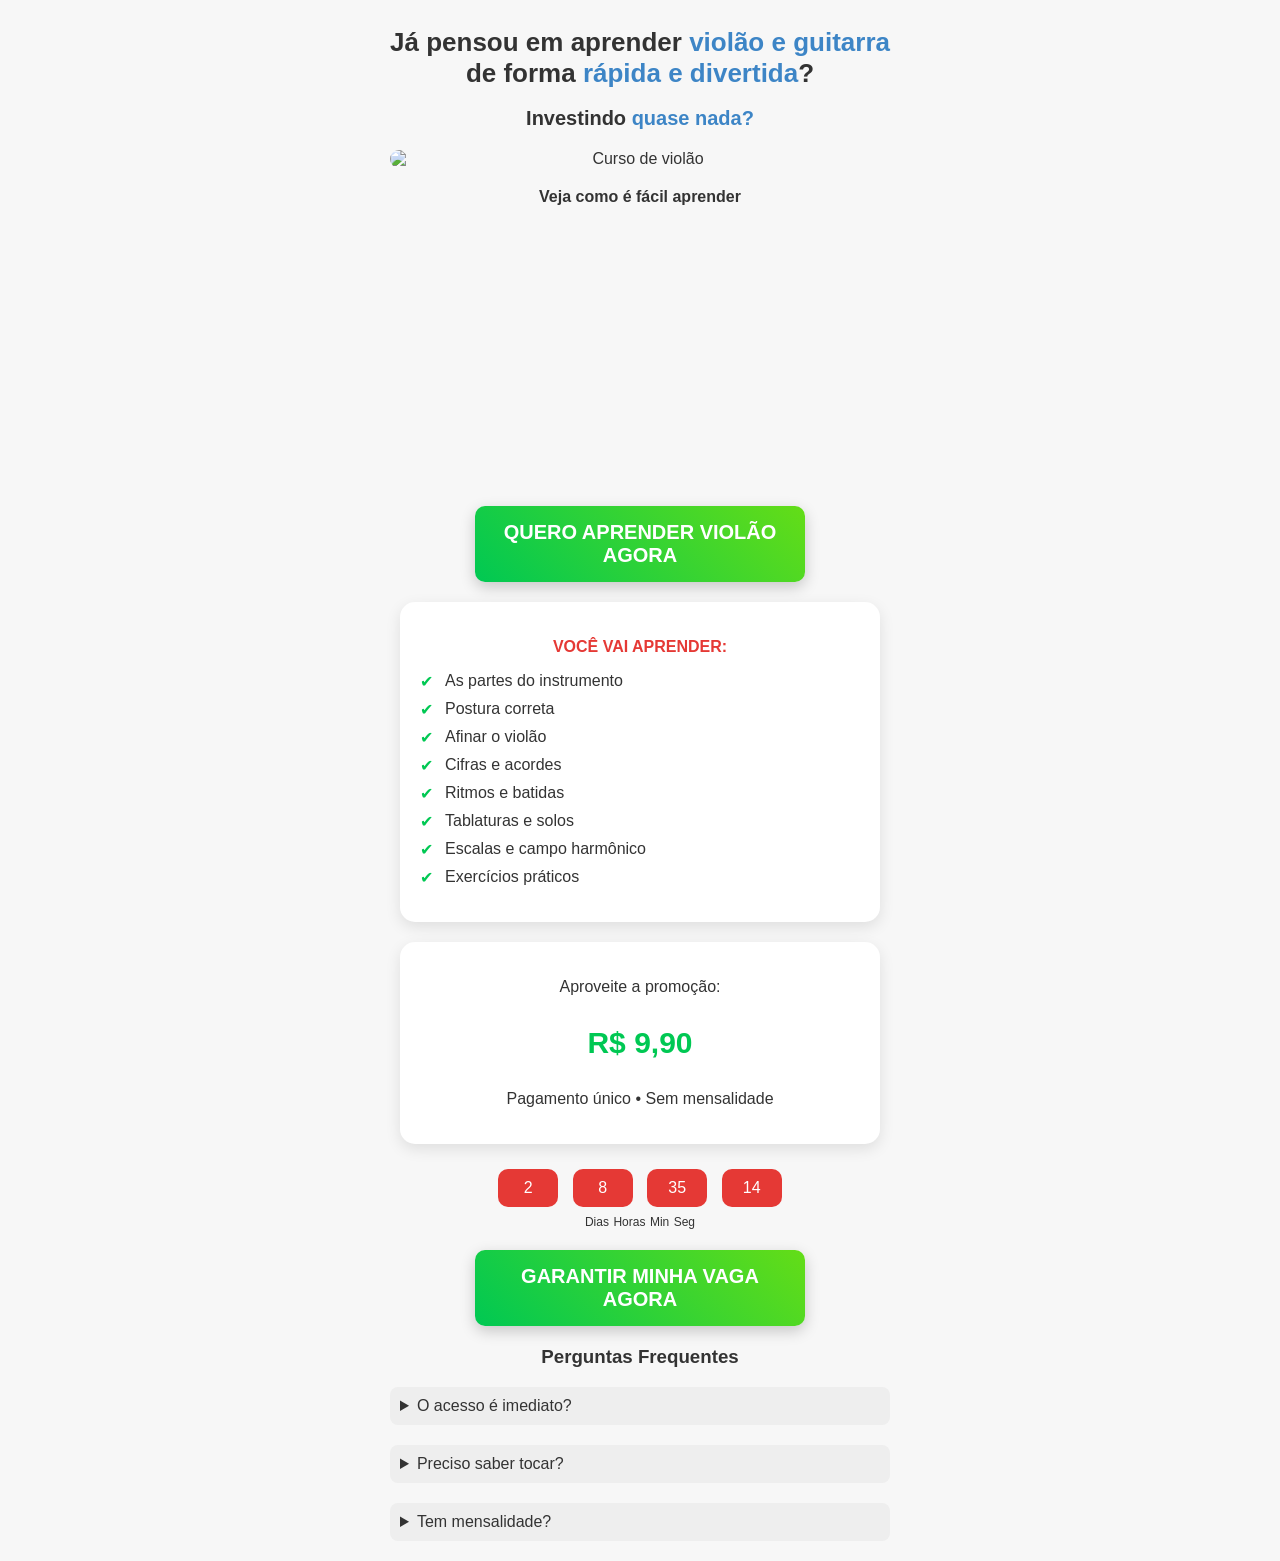
==== commit 55e23a8a: "index.html" ====
--- a/landing-page/Venda-de-curso-de-violao/index.html
+++ b/landing-page/Venda-de-curso-de-violao/index.html
@@ -109,6 +109,13 @@
       cursor: pointer;
       text-align: left;
     }
+    iframe {
+  width: 100%;
+  height: 220px;
+}
+    body {
+  padding: 10px;
+}
   </style>
 </head>
 
@@ -123,16 +130,16 @@
   Investindo <span class="textAzul">quase nada?</span>
 </h2>
 
-<img src="Landing pages_files/o-maior-e-mais-barato-curso-de-violao-da-internet.webp" alt="Curso de violão">
-
-<p><b>Veja como é fácil aprender 👇</b></p>
+<img src="Landing pages_files/o-maior-e-mais-barato-curso-de-violao-da-internet.jpeg" alt="Curso de violão">
+
+<p><b>Veja como é fácil aprender</b></p>
 
 <iframe height="250"
 src="https://www.youtube.com/embed/-I0Rpfmafk0"
 frameborder="0" allowfullscreen></iframe>
 
 <a href="https://pay.hotmart.com/I59354146T" class="botao">
-  QUERO APRENDER VIOLÃO AGORA 🎸
+  QUERO APRENDER VIOLÃO AGORA
 </a>
 
 <div class="card">
@@ -172,7 +179,7 @@
 </div>
 
 <a href="https://pay.hotmart.com/I59354146T" class="botao">
-  GARANTIR MINHA VAGA AGORA 🔥
+  GARANTIR MINHA VAGA AGORA
 </a>
 
 <h3>Perguntas Frequentes</h3>
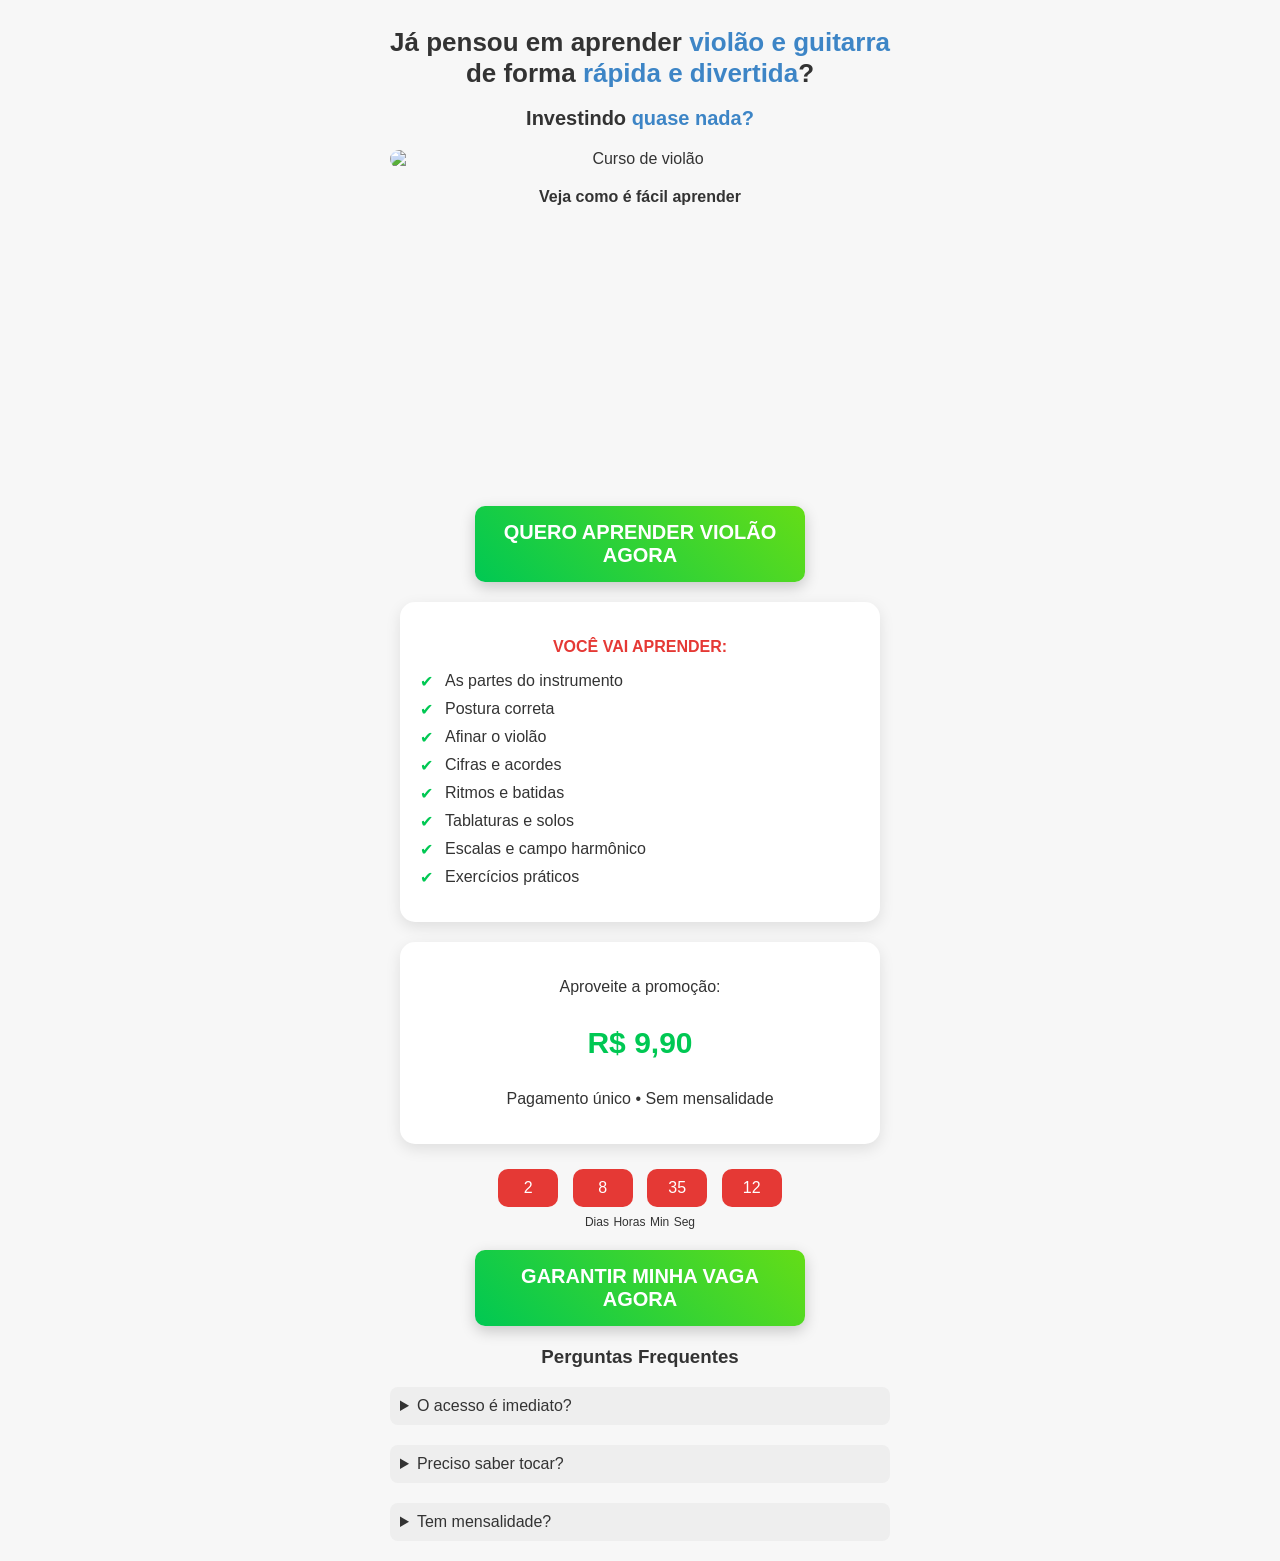
==== commit 9252d730: "index.html" ====
--- a/landing-page/Venda-de-curso-de-violao/index.html
+++ b/landing-page/Venda-de-curso-de-violao/index.html
@@ -130,7 +130,7 @@
   Investindo <span class="textAzul">quase nada?</span>
 </h2>
 
-<img src="Landing pages_files/o-maior-e-mais-barato-curso-de-violao-da-internet.jpeg" alt="Curso de violão">
+<img src="Landing pages_files/o-maior-e-mais-barato-curso-de-violao-da-internet.jpg" alt="Curso de violão">
 
 <p><b>Veja como é fácil aprender</b></p>
 
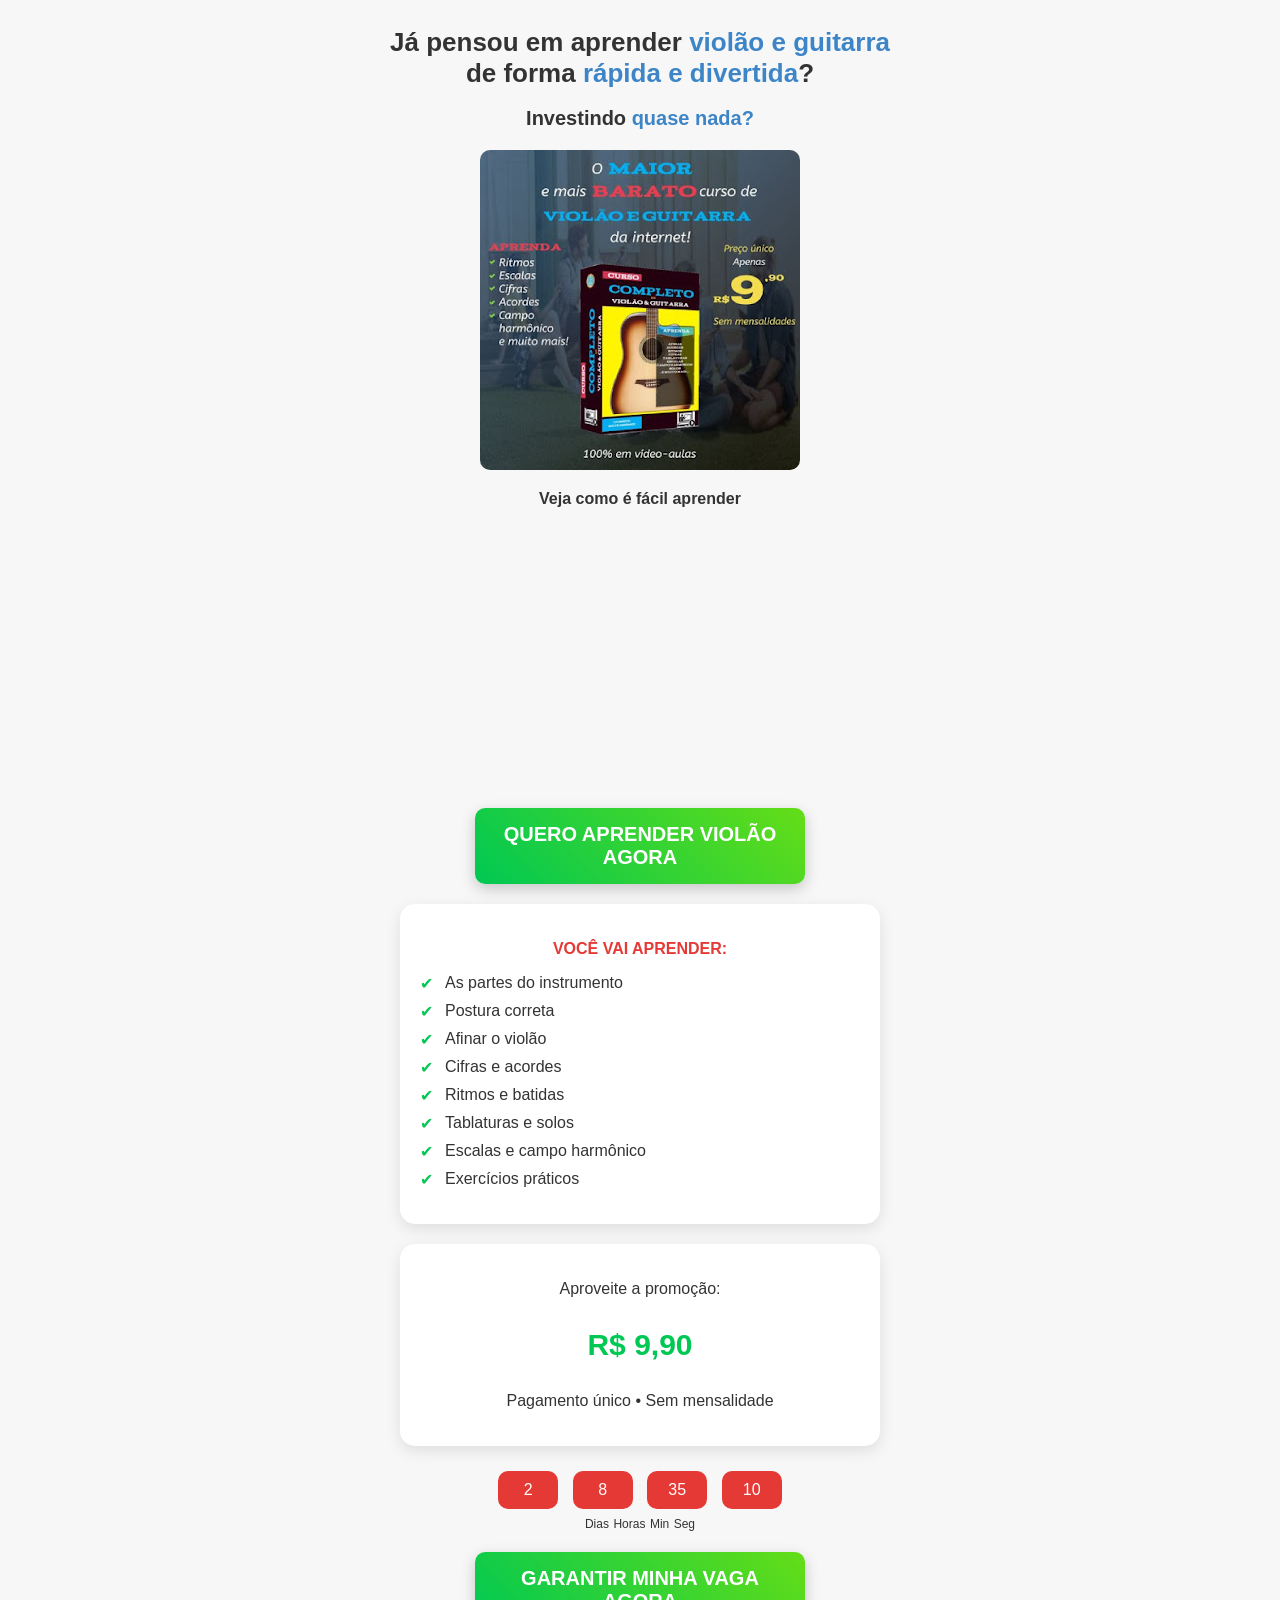
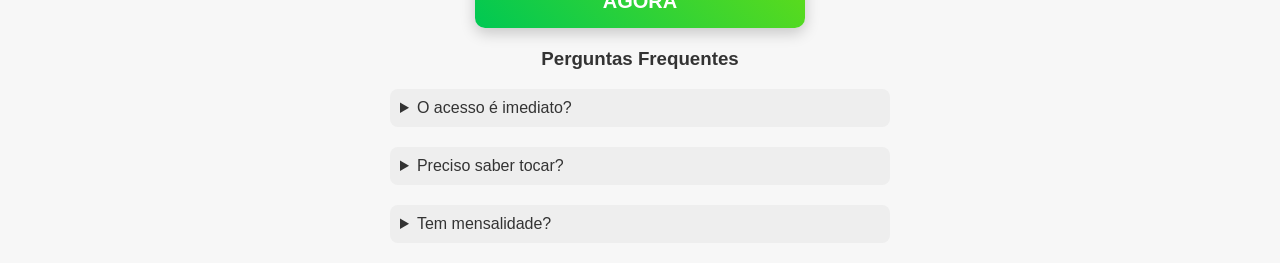
==== commit d8b33a3f: "Update index.html" ====
--- a/landing-page/Venda-de-curso-de-violao/index.html
+++ b/landing-page/Venda-de-curso-de-violao/index.html
@@ -130,7 +130,7 @@
   Investindo <span class="textAzul">quase nada?</span>
 </h2>
 
-<img src="Landing pages_files/o-maior-e-mais-barato-curso-de-violao-da-internet.jpg" alt="Curso de violão">
+<img src="landing-page-files/o-maior-e-mais-barato-curso-de-violao-da-internet.jpg" alt="Curso de violão">
 
 <p><b>Veja como é fácil aprender</b></p>
 
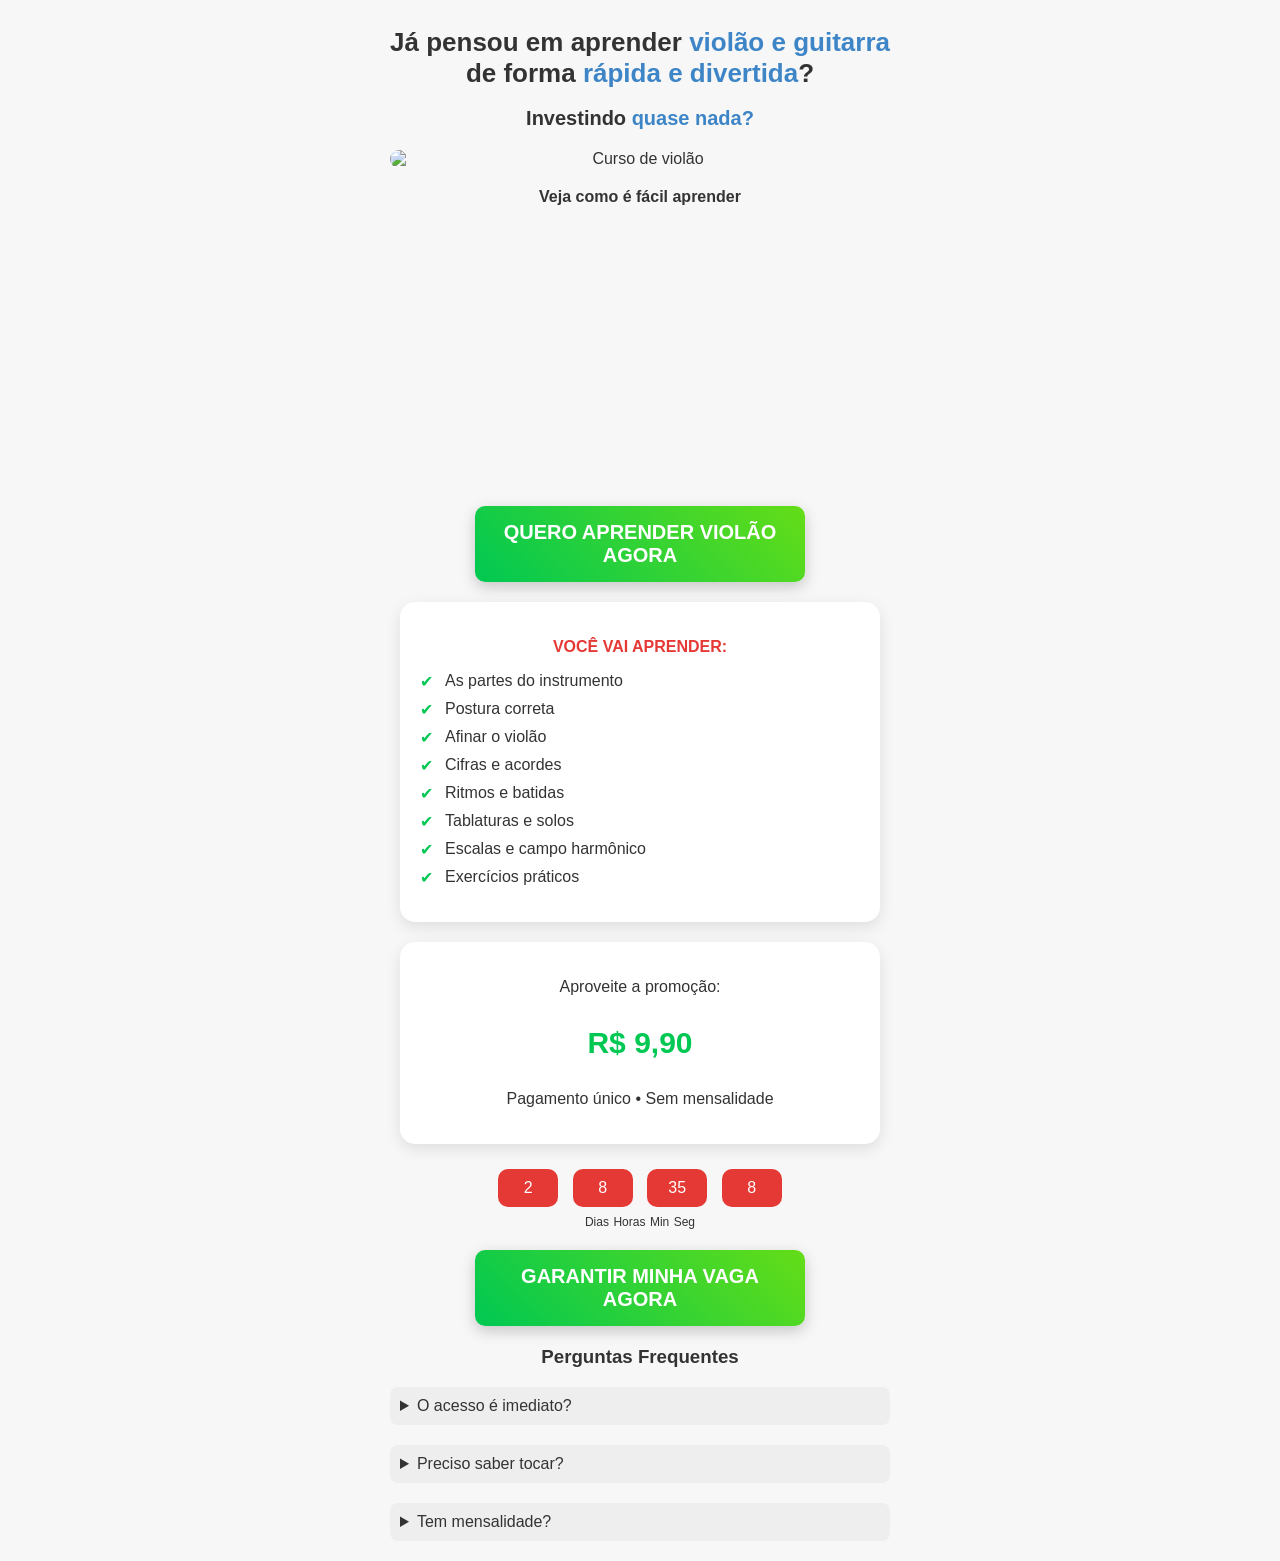
==== commit c0b2c547: "Update index.html" ====
--- a/landing-page/Venda-de-curso-de-violao/index.html
+++ b/landing-page/Venda-de-curso-de-violao/index.html
@@ -130,7 +130,7 @@
   Investindo <span class="textAzul">quase nada?</span>
 </h2>
 
-<img src="landing-page-files/o-maior-e-mais-barato-curso-de-violao-da-internet.jpg" alt="Curso de violão">
+<img src="landing-page/venda-de-curso-de-violao/landing-page-files/o-maior-e-mais-barato-curso-de-violao-da-internet.jpg" alt="Curso de violão">
 
 <p><b>Veja como é fácil aprender</b></p>
 
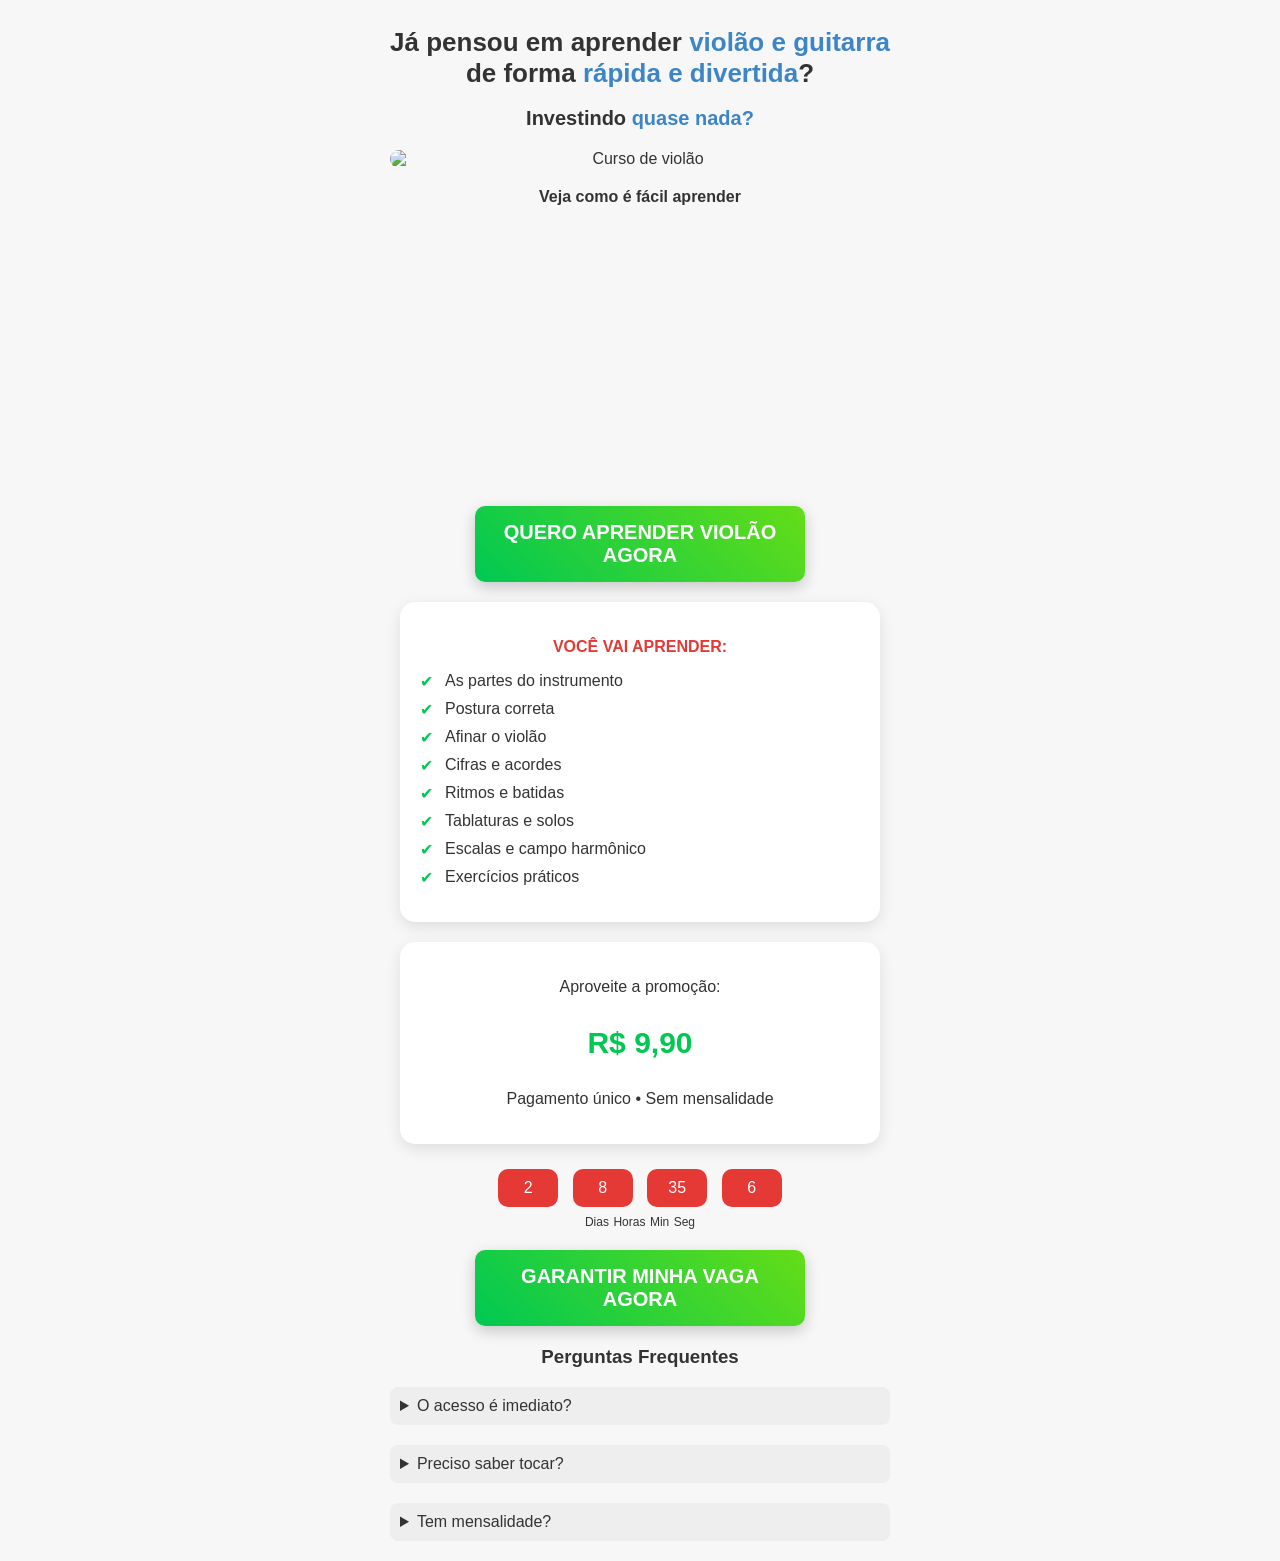
==== commit a80bb858: "Update index.html" ====
--- a/landing-page/Venda-de-curso-de-violao/index.html
+++ b/landing-page/Venda-de-curso-de-violao/index.html
@@ -130,7 +130,7 @@
   Investindo <span class="textAzul">quase nada?</span>
 </h2>
 
-<img src="landing-page/venda-de-curso-de-violao/landing-page-files/o-maior-e-mais-barato-curso-de-violao-da-internet.jpg" alt="Curso de violão">
+<img src="web-development-portifolio/landing-page/venda-de-curso-de-violao/landing-page-files/o-maior-e-mais-barato-curso-de-violao-da-internet.jpg" alt="Curso de violão">
 
 <p><b>Veja como é fácil aprender</b></p>
 
